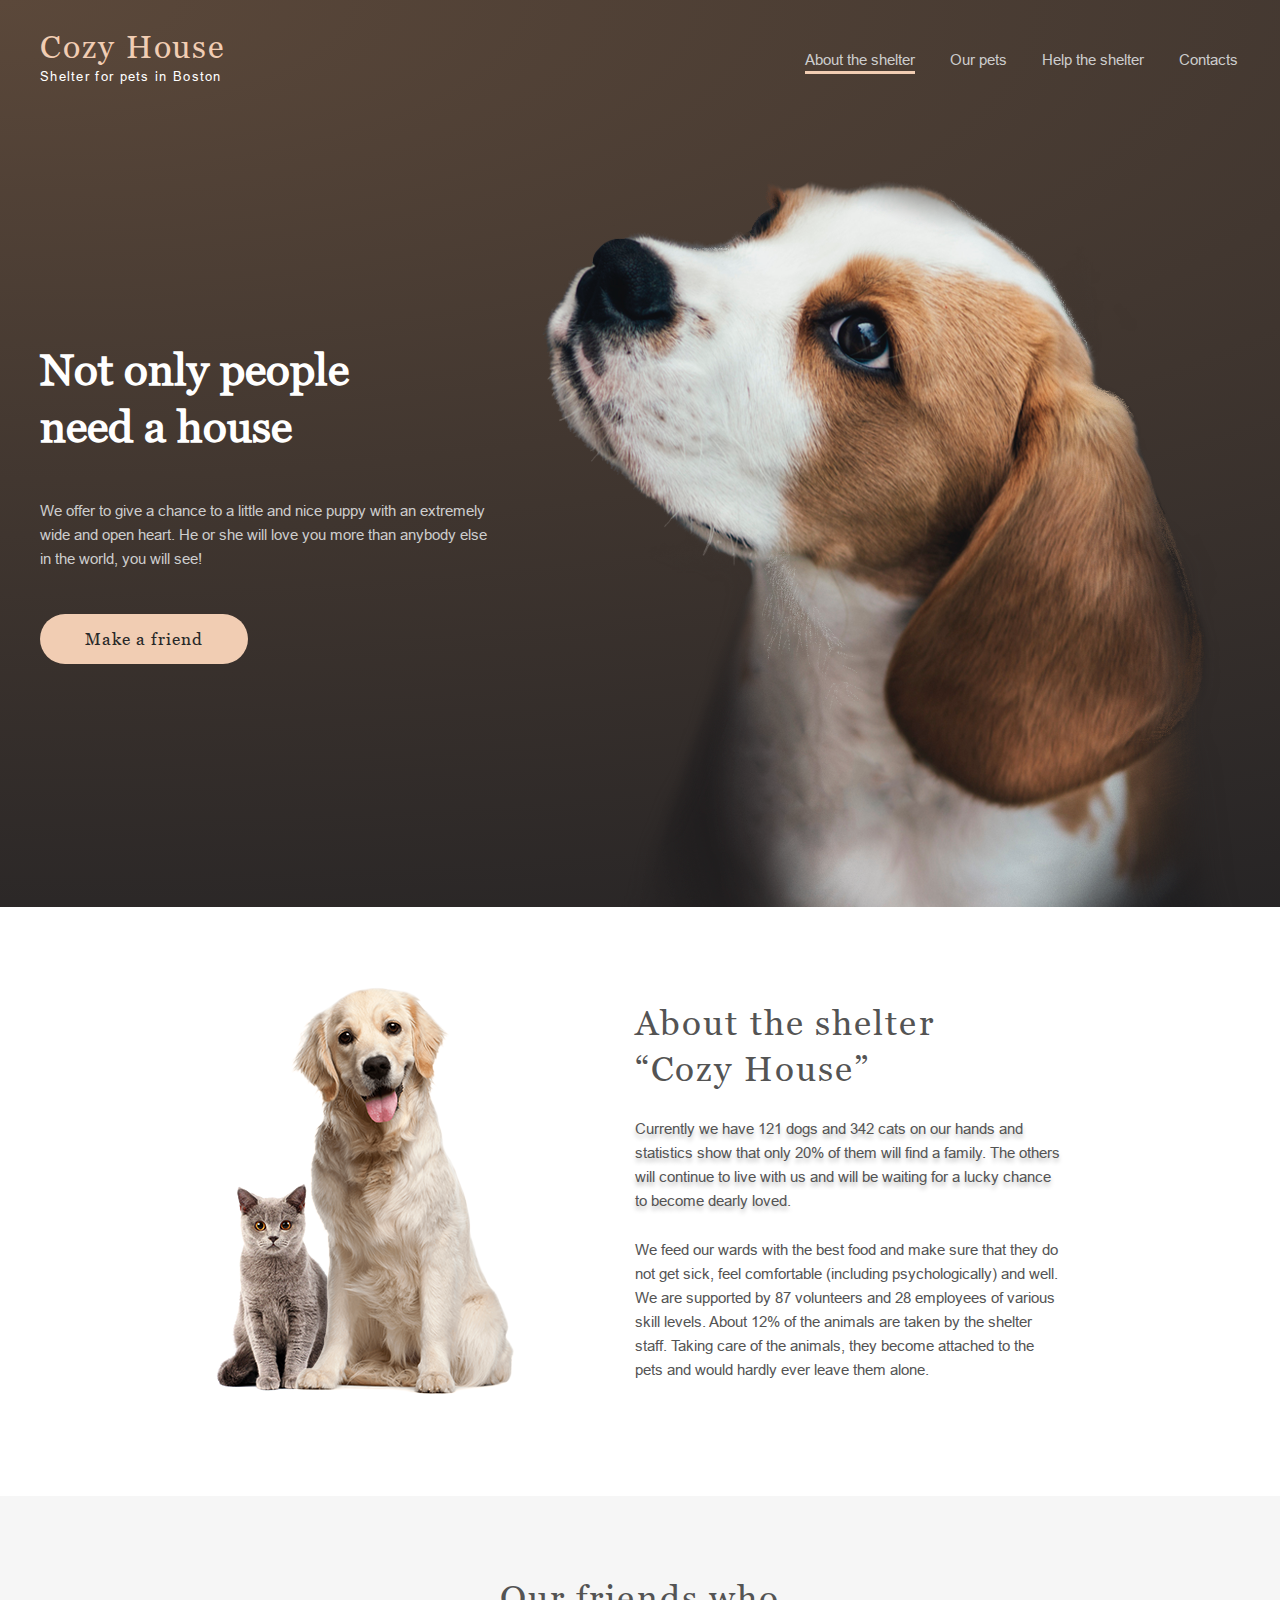
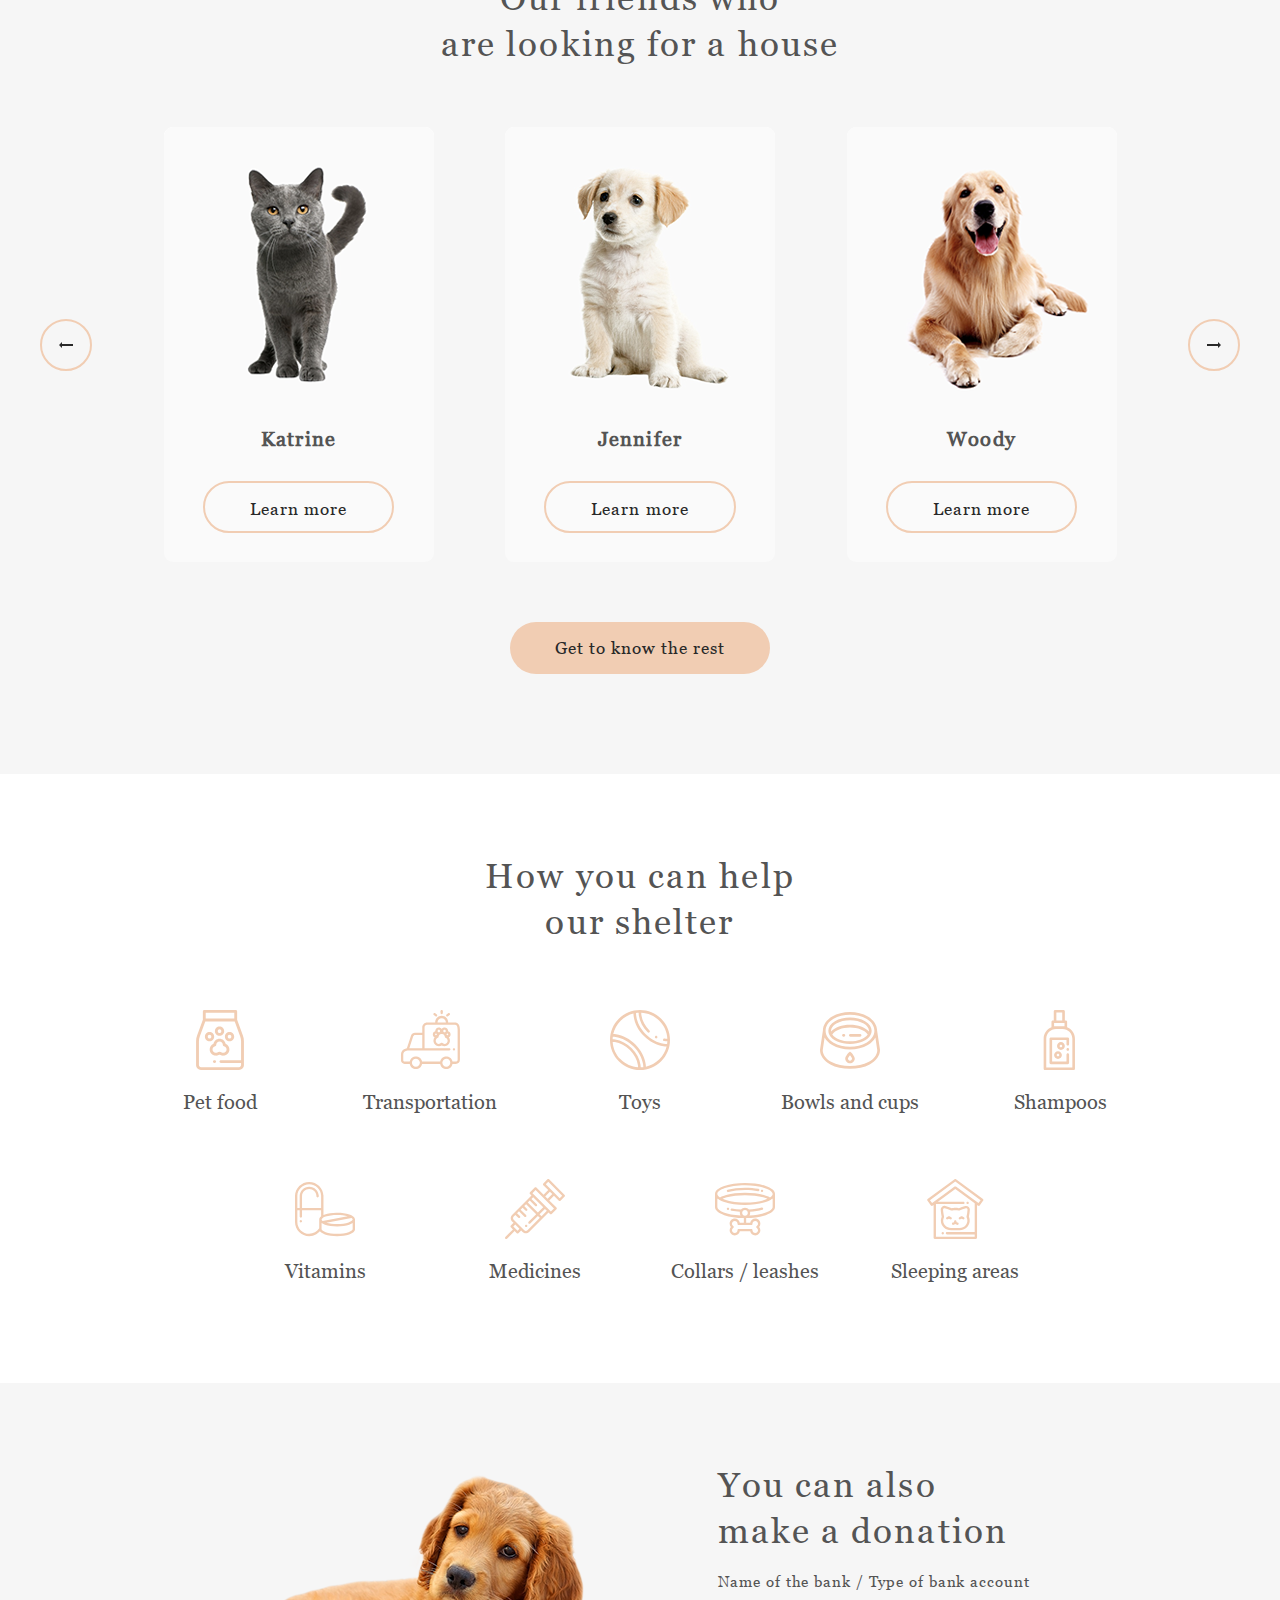
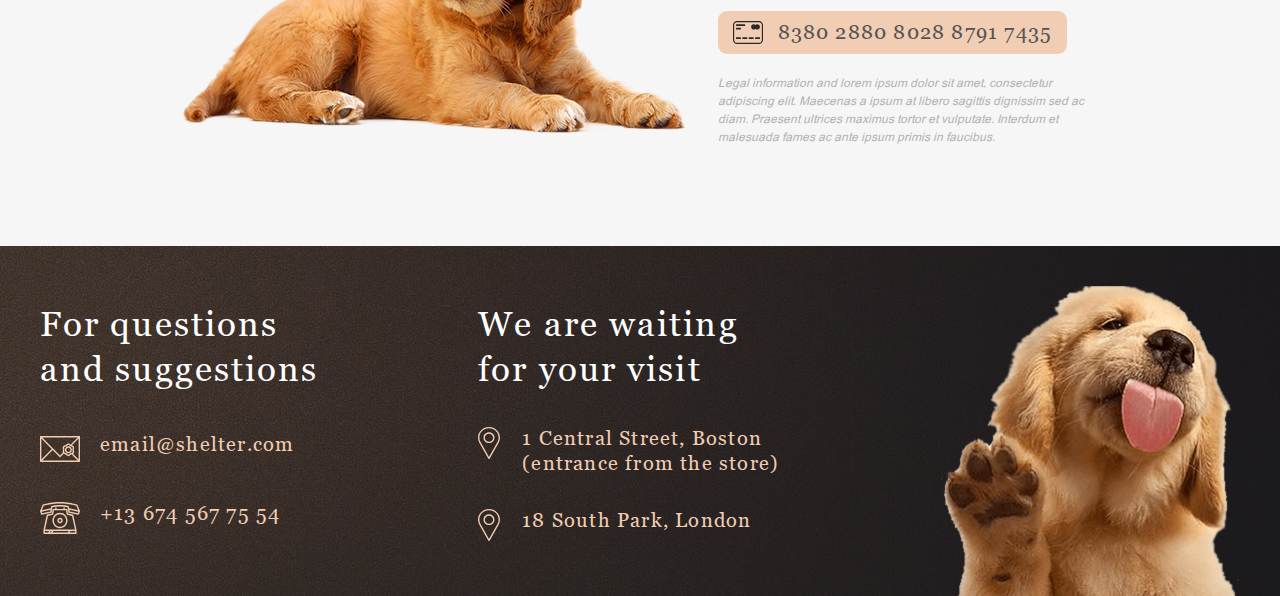
==== shelter/index.html @ 3597052b "feat: change structure site and fix some of bugs" ====
<!DOCTYPE html>
<html lang="en">
<head>
    <meta charset="UTF-8">
    <meta name="viewport" content="width=device-width, initial-scale=1.0">
    <link rel="shortcut icon" href="./assets/icons/favicon.ico" type="image/x-icon">
    <link rel="stylesheet" href="./css/style.css">
    <title>Main</title>
</head>
<body>
    <header class="header">
        <div class="header__top">
            <div class="container">
                <div class="header__top-inner">
                    <a class="logo" href="#">
                        <h1 class="title">Cozy House</h1>
                        <div class="subtitle">Shelter for pets in Boston</div>
                    </a>
                    <nav class="menu">
                        <ul class="menu__list">
                            <li class="menu__list-item">
                                <a class="menu__list-link active" href="./index.html">About the shelter</a>
                            </li>
                            <li class="menu__list-item">
                                <a class="menu__list-link" href="./pets.html">Our pets</a>
                            </li>
                            <li class="menu__list-item">
                                <a class="menu__list-link" href="#help">Help the shelter</a>
                            </li>
                            <li class="menu__list-item">
                                <a class="menu__list-link" href="#contacts">Contacts</a>
                            </li>
                        </ul>
                    </nav>
                </div>
            </div>
        </div>
        <section class="not_only">
            <div class="container">
                <div class="not_only-inner">
                    <div class="not_only__info">
                        <h2 class="not_only__title">Not only people need a house</h2>
                        <p class="not_only__text">
                            We offer to give a chance to a little and nice puppy with an extremely wide and open heart. He or she will love you more than anybody else in the world, you will see!
                        </p>
                        <a class="not_only__button" href="#our_friends">Make a friend</a>
                    </div>
                    <div class="not_only-img">
                        <img class="img" src="./assets/images/puppy.png" alt="puppy">
                    </div>
                </div>
            </div>
        </section>
    </header>
    <main class="main">
        <section class="about">
            <div class="container">
                <div class="about-inner">
                    <div class="about-img">
                        <img class="img" src="./assets/images/about.png" alt="dog_cat">
                    </div>
                    <div class="about__info">
                        <h3 class="about__title">About the shelter “Cozy House”</h3>
                        <p class="about__text text-shadow">
                            Currently we have 121 dogs and 342 cats on our hands and statistics show that only 20% of them will find a family. The others will continue to live with us and will be waiting for a lucky chance to become dearly loved.
                        </p>
                        <p class="about__text">
                            We feed our wards with the best food and make sure that they do not get sick, feel comfortable (including psychologically) and well. We are supported by 87 volunteers and 28 employees of various skill levels. About 12% of the animals are taken by the shelter staff. Taking care of the animals, they become attached to the pets and would hardly ever leave them alone.
                        </p>
                    </div>
                </div>
            </div>
        </section>
        <section class="our_friends" id="our_friends">
            <div class="container">
                <div class="our_friends-inner">
                    <h3 class="our_friends__title">Our friends who <br>are looking for a house</h3>
                    <div class="our_friends__items">
                        <button type="button" class="our_friends__btn">
                            <svg width="14" height="6" viewBox="0 0 14 6" fill="none" xmlns="http://www.w3.org/2000/svg">
                                <path d="M14 2V4H3V6L0 3L3 0V2H14Z" fill="#292929" />
                            </svg>
                        </button>
                        <div class="our_friends__item">
                            <img class="our_friends__img" src="./assets/images/katrine.png" alt="cat">
                            <div class="our_friends__info">
                                <h4 class="our_friends__subtitle">Katrine</h4>
                                <button type="button" class="our_friends__link" href="#">Learn more</button>
                            </div>
                        </div>
                        <div class="our_friends__item">
                            <img class="our_friends__img" src="./assets/images/jennifer.png" alt="dog">
                            <div class="our_friends__info">
                                <h4 class="our_friends__subtitle">Jennifer</h4>
                                <button type="button" class="our_friends__link" href="#">Learn more</button>
                            </div>
                        </div>
                        <div class="our_friends__item">
                            <img class="our_friends__img" src="./assets/images/woody.png" alt="dog">
                            <div class="our_friends__info">
                                <h4 class="our_friends__subtitle">Woody</h4>
                                <button type="button" class="our_friends__link" href="#">Learn more</button>
                            </div>
                        </div>
                        <button type="button" class="our_friends__btn">
                            <svg width="14" height="6" viewBox="0 0 14 6" fill="none" xmlns="http://www.w3.org/2000/svg">
                                <path d="M0 4V2L11 2V0L14 3L11 6V4L0 4Z" fill="#292929" />
                            </svg>
                        </button>
                    </div>
                    <a class="our_friends__button" href="./pets.html">Get to know the rest</a>
                </div>
            </div>
        </section>
        <section class="help" id="help">
            <div class="container">
                <div class="help-inner">
                    <h3 class="help__title">How you can help <br> our shelter</h3>
                    <ul class="help__list">
                        <li class="help__item help__item--food">Pet food</li>
                        <li class="help__item help__item--trans">Transportation</li>
                        <li class="help__item help__item--toys">Toys</li>
                        <li class="help__item help__item--bowls">Bowls and cups</li>
                        <li class="help__item help__item--shamp">Shampoos</li>
                        <li class="help__item help__item--vitam">Vitamins</li>
                        <li class="help__item help__item--med">Medicines</li>
                        <li class="help__item help__item--col">Collars / leashes</li>
                        <li class="help__item help__item--sleep">Sleeping areas</li>
                    </ul>
                </div>
            </div>
        </section>
        <section class="in_addition">
            <div class="container">
                <div class="in_addition-inner">
                    <img class="in_addition__img" src="./assets/images/donation.png" alt="puppy">
                    <div class="in_addition__info">
                        <h3 class="in_addition__title">You can also <br> make a donation</h3>
                        <div class="in_addition__subtitle">Name of the bank / Type of bank account</div>
                        <a class="in_addition__card-number" href="#">8380 2880 8028 8791 7435</a>
                        <div class="in_addition__text">
                            Legal information and lorem ipsum dolor sit amet, consectetur adipiscing elit. Maecenas a ipsum at libero sagittis dignissim sed ac diam. Praesent ultrices maximus tortor et vulputate. Interdum et malesuada fames ac ante ipsum primis in faucibus.
                        </div>
                    </div>
                </div>
            </div>
        </section>
    </main>
    <footer class="footer" id="contacts">
        <div class="container">
            <div class="footer-inner">
                <div class="footer__contacts">
                    <h3 class="footer__title">For questions <br> and suggestions</h3>
                    <ul class="footer__list">
                        <li class="footer__list-item email">
                            <a class="footer__link" href="mailto:email@shelter.com">email@shelter.com</a>
                        </li>
                        <li class="footer__list-item tel">
                            <a class="footer__link" href="tel:+136745677554">+13&nbsp;674&nbsp;567&nbsp;75&nbsp;54</a>
                        </li>
                    </ul>
                </div>
                <div class="footer__adress">
                    <h3 class="footer__title">We are waiting for your visit</h3>
                    <ul class="footer__list">
                        <li class="footer__list-item adress">
                            <a class="footer__link" href="https://maps.app.goo.gl/SPH6rWgR7dkBdh8c6">1 Central Street, Boston (entrance from the store)</a>
                        </li>
                        <li class="footer__list-item adress">
                            <a class="footer__link" href="https://maps.app.goo.gl/sSkufGZaRiMbRdG36">18 South Park, London </a>
                        </li>
                    </ul>
                </div>
                <img class="footer__img" src="./assets/images/footer-puppy.png" alt="puppy">
            </div>
        </div>
    </footer>
    <script src="script.js"></script>
</body>
</html>
---- shelter/css/style.css ----
@font-face {
    font-family: "Arial";
    font-weight: 400;
    font-style: normal;
    src: local("Arial"),
         url("../assets/fonts/Arial.woff2") format("woff2"),
         url("../assets/fonts/Arial.woff") format("woff");
    font-display: swap;
}
@font-face {
    font-family: "Arial-Italic";
    font-weight: 400;
    font-style: italic;
    src: local("Arial-Italic"),
         url("../assets/fonts/Arial-Italic.woff2") format("woff2"),
         url("../assets/fonts/Arial-Italic.woff") format("woff");
    font-display: swap;
}
@font-face {
    font-family: "Georgia";
    font-weight: 400;
    font-style: normal;
    src: local("Georgia"),
         url("../assets/fonts/Georgia.woff2") format("woff2"),
         url("../assets/fonts/Georgia.woff") format("woff");
    font-display: swap;
}
@font-face {
    font-family: "Georgia-Italic";
    font-weight: 400;
    font-style: italic;
    src: local("Georgia-Italic"),
         url("../assets/fonts/Georgia-Italic.woff2") format("woff2"),
         url("../assets/fonts/Georgia-Italic.woff") format("woff");
    font-display: swap;
}
@font-face {
    font-family: "Georgia-Bold";
    font-weight: 700;
    font-style: normal;
    src: local("Georgia-Bold"),
         url("../assets/fonts/Georgia-Bold.woff2") format("woff2"),
         url("../assets/fonts/Georgia-Bold.woff") format("woff");
    font-display: swap;
}
html {
    box-sizing: border-box;
    scroll-behavior: smooth;
}
*,
*::after,
*::before{
     box-sizing: inherit;
}
ul[class],
ol[class] {
    padding: 0;
}
body,
h1,
h2,
h3,
h4,
h5,
h6,
p,
ul[class],
ol[class],
li,
figure,
figcaption,
blockquote,
dl,
dd {
     margin: 0;
}
ul[class] {
    list-style: none;
}
img {
    max-width: 100%;
    display: block;
}
input,
button,
textarea,
select {
    font: inherit;
}
a {
    text-decoration: none;
}
body {
    min-height: 100vh;
    font-family: "Georgia";
    font-weight: 400;
    font-style: normal;
    font-size: 15px;
    line-height: 160%;
    color: #4c4c4c;
}
h3 {
    font-weight: 400;
    font-size: 35px;
    line-height: 130%;
    letter-spacing: 0.06em;
    color: #545454;
}
.container {
    max-width: 1280px;
    margin: 0 auto;
}
.header {
    background-image: url("../assets/images/background.jpg");
    background-repeat: no-repeat;
    background-position: center bottom;
    background-size: cover;
    background: radial-gradient(237.5% 111.8% at 0% 0%, rgb(91, 72, 58) 0%, rgb(38, 36, 37) 100%), url("../assets/images/gradient-background.jpg");
}
.title {
    font-weight: 400;
    font-size: 32px;
    line-height: 110%;
    letter-spacing: 0.06em;
    color: #f1cdb3;
}
.subtitle {
    font-family: "Arial";
    font-weight: 400;
    font-size: 13px;
    letter-spacing: 0.1em;
    color: #fff;
}
.header__top-inner {
    display: flex;
    justify-content: space-between;
    align-items: center;
    margin-bottom: 90px;
    padding: 30px 42px 0px 40px;
}
.menu__list {
    display: flex;
}
.menu__list-item + .menu__list-item {
    margin-left: 35px;
}
.menu__list-link {
    font-family: "Arial";
    color: #cdcdcd;
    transition: all .3s;
}
.menu__list-link:hover {
    color: #fafafa;
}
.active {
    padding-bottom: 3px;
    border-bottom: 3px solid #f1cdb3;
}
.active:hover {
    color: #cdcdcd;
    cursor: default;
} 
.not_only-inner {
    display: flex;
    justify-content: space-between;
    padding: 0px 40px;
}
.not_only__info {
    max-width: 460px;
    padding-top: 163px;
}
.not_only__title {
    font-size: 44px;
    line-height: 130%;
    color: #fff;
    margin-bottom: 42px;
    max-width: 400px;
}
.not_only__text {
    font-family: "Arial";
    color: #cdcdcd;
    margin-bottom: 57px;
}
.not_only__button {
    border-radius: 100px;
    padding: 15px 45px;
    width: 207px;
    height: 52px;
    background-color: #f1cdb3;
    font-size: 17px;
    line-height: 130%;
    letter-spacing: 0.06em;
    color: #292929;
    transition: all .3s;
}
.not_only__button:hover {
    background-color: #fddcc4;
}
.about-inner {
    display: flex;
    padding: 80px 40px 100px;
}
.about-img {
    padding-left: 175px;
}
.about__info {
    max-width: 430px;
    margin: 14px 175px 14px 120px;
}
.about__title {
    max-width: 400px;
    margin-bottom: 25px;
}
.about__text {
    font-family: "Arial";
    color: #545454;
}
.about__text + .about__text {
    margin-top: 25px;
}
.text-shadow {
    text-shadow: 0 4px 4px rgba(0, 0, 0, 0.251);
}
.our_friends {
    background: #f6f6f6;
}
.our_friends-inner {
    text-align: center;
    padding: 80px 0 100px;
    margin-bottom: 80px;
}
.our_friends__title {
    margin-bottom: 60px;
}
.our_friends__items {
    display: flex;
    justify-content: space-between;
    align-items: center;
    padding: 0 40px;
    margin-bottom: 60px;
}
.our_friends__btn {   
    width: 52px;
    height: 52px;
    border-radius: 100px;
    border: 2px solid #f1cdb3;
    background: #f6f6f6;
    position: relative;
    cursor: pointer;
}
.our_friends__btn svg {
    position: absolute;
    left: 50%;
    top: 50%;
    transform: translate(-50%, -50%);
}
.our_friends__btn:hover {
    border: none;
    background-color: #fddcc4;
}
.our_friends__item {
    border-radius: 9px;
    max-width: 270px;
    height: 435px;
    background: #fafafa;
    transition: all .3s;
}
.our_friends__item:hover {
    box-shadow: 0 2px 35px 14px rgba(13, 13, 13, 0.04);
    background: #fff;   
    .our_friends__link {
        border: none;
        background-color: #fddcc4;
    }
}
.our_friends__info {
    padding: 0 38px;
    transition: all .3s;
}
.our_friends__img {
    margin-bottom: 30px;
}
.our_friends__subtitle {
    text-align: center;
    font-size: 20px;
    letter-spacing: 0.06em;
    color: #545454;
    margin-bottom: 30px;
}
.our_friends__link {
    border: 2px solid #f1cdb3;
    border-radius: 100px;
    padding: 15px 45px;
    height: 52px;
    font-size: 17px;
    line-height: 130%;
    color: #292929;
    background: #fafafa;
    letter-spacing: 0.06em;
    transition: all .3s;
    text-align: center;
    cursor: pointer;
}
.our_friends__button {
    display: inline-block;
    border-radius: 100px;
    padding: 15px 45px;
    background: #f1cdb3;
    font-size: 17px;
    line-height: 130%;
    letter-spacing: 0.06em;
    color: #292929;
    transition: all .3s;
}
.our_friends__button:hover {
    background-color: #fddcc4;
}
.help-inner {
    margin: 0 30px;
    text-align: center;
    margin-bottom: 100px;
}
.help__list {
    display: flex;
    justify-content: center;
    flex-wrap: wrap;
    align-items: center;
}
.help__item {
    position: relative;
    margin: 65px 5px 0 5px;
    padding: 80px 0 0 0;
    font-size: 20px;
    color: #545454;
    width: 200px;
}
.help__item::before {
    content: "";
    position: absolute;
    background-size: contain;
    background-repeat: no-repeat;
    width: 60px;
    height: 60px;
    top: 0;
    left: 70px;
}
.help__item--food::before {
    background-image: url("../assets/icons/1.svg");
}
.help__item--trans::before {
    background-image: url("../assets/icons/2.svg");
}
.help__item--toys::before {
    background-image: url("../assets/icons/3.svg");
}
.help__item--bowls::before {
    background-image: url("../assets/icons/4.svg");
}
.help__item--shamp::before {
    background-image: url("../assets/icons/5.svg");
}
.help__item--vitam::before {
    background-image: url("../assets/icons/6.svg");
}
.help__item--med::before {
    background-image: url("../assets/icons/7.svg");
}
.help__item--col::before {
    background-image: url("../assets/icons/8.svg");
}
.help__item--sleep::before {
    background-image: url("../assets/icons/9.svg");
}
.in_addition {
    background: #f6f6f6;
}
.in_addition-inner {
    display: flex;
    justify-content: center;
    align-items: center;
    padding: 80px 0 100px;
}
.in_addition__img {
    max-width: 505px;
    height: 261px;
}
.in_addition__info {
    max-width: 380px;
    margin-left: 30px;
}
.in_addition__title {
    margin-bottom: 20px;    
}
.in_addition__subtitle {
    font-weight: 400;
    font-size: 15px;
    line-height: 110%;
    letter-spacing: 0.06em;
    color: #545454;
    margin-bottom: 20px;
}
.in_addition__card-number {
    display: block;
    color: #545454;
    font-size: 20px;
    line-height: 115%;
    letter-spacing: 0.06em;
    border-radius: 9px;
    padding: 10px 10px 10px 60px;
    width: 349px;
    height: 43px;
    background: #f1cdb3;
    position: relative;
    margin-bottom: 20px;
}
.in_addition__card-number::before {
    content: "";
    position: absolute;
    width: 32px;
    height: 23px;
    top: 10px;
    left: 15px;
    background-image: url("../assets/icons/credit-card.svg");
    background-size: contain;
    background-repeat: no-repeat;
}
.in_addition__text {
    font-family: "Arial";
    font-style: italic;
    font-weight: 400;
    font-size: 12px;
    line-height: 150%;
    color: #b2b2b2;
}
.footer {
    background-image: url("../assets/images/footer-background.jpg");
    background-repeat: no-repeat;
    background-position: center bottom;
    background-size: cover;
}
.footer-inner {
    padding: 40px 40px 0;
    display: flex;
    justify-content: space-between;
}
.footer__contacts {
    padding-top: 16px;
    max-width: 280px;
}
.footer__adress {
    padding-top: 16px;
    max-width: 302px;
}
.footer__title {
    color: #fff;
}
.footer__contacts .footer__title {
    margin-bottom: 40px;
}
.footer__adress .footer__title {
    margin-bottom: 34px;
}
.email {
    margin-bottom: 44px;
}
.footer__list-item {
    padding-left: 60px;
    position: relative;
}
.footer__list-item::before {
    content: "";
    position: absolute;
    width: 40px;
    height: 32px;
    top: 0;
    left: 0px;
    background-size: contain;
    background-repeat: no-repeat;
}
.footer__adress .footer__list-item {
    padding-left: 44px;
    margin-bottom: 32px;
}
.email::before {
    background-image: url("../assets/icons/email.svg");
}
.tel::before {
    background-image: url("../assets/icons/phone.svg");
}
.adress::before {
    width: 22px;
    background-image: url("../assets/icons/marker.svg");
}
.footer__link {
    font-weight: 400;
    font-size: 20px;
    line-height: 115%;
    letter-spacing: 0.06em;
    color: #f1cdb3;
}
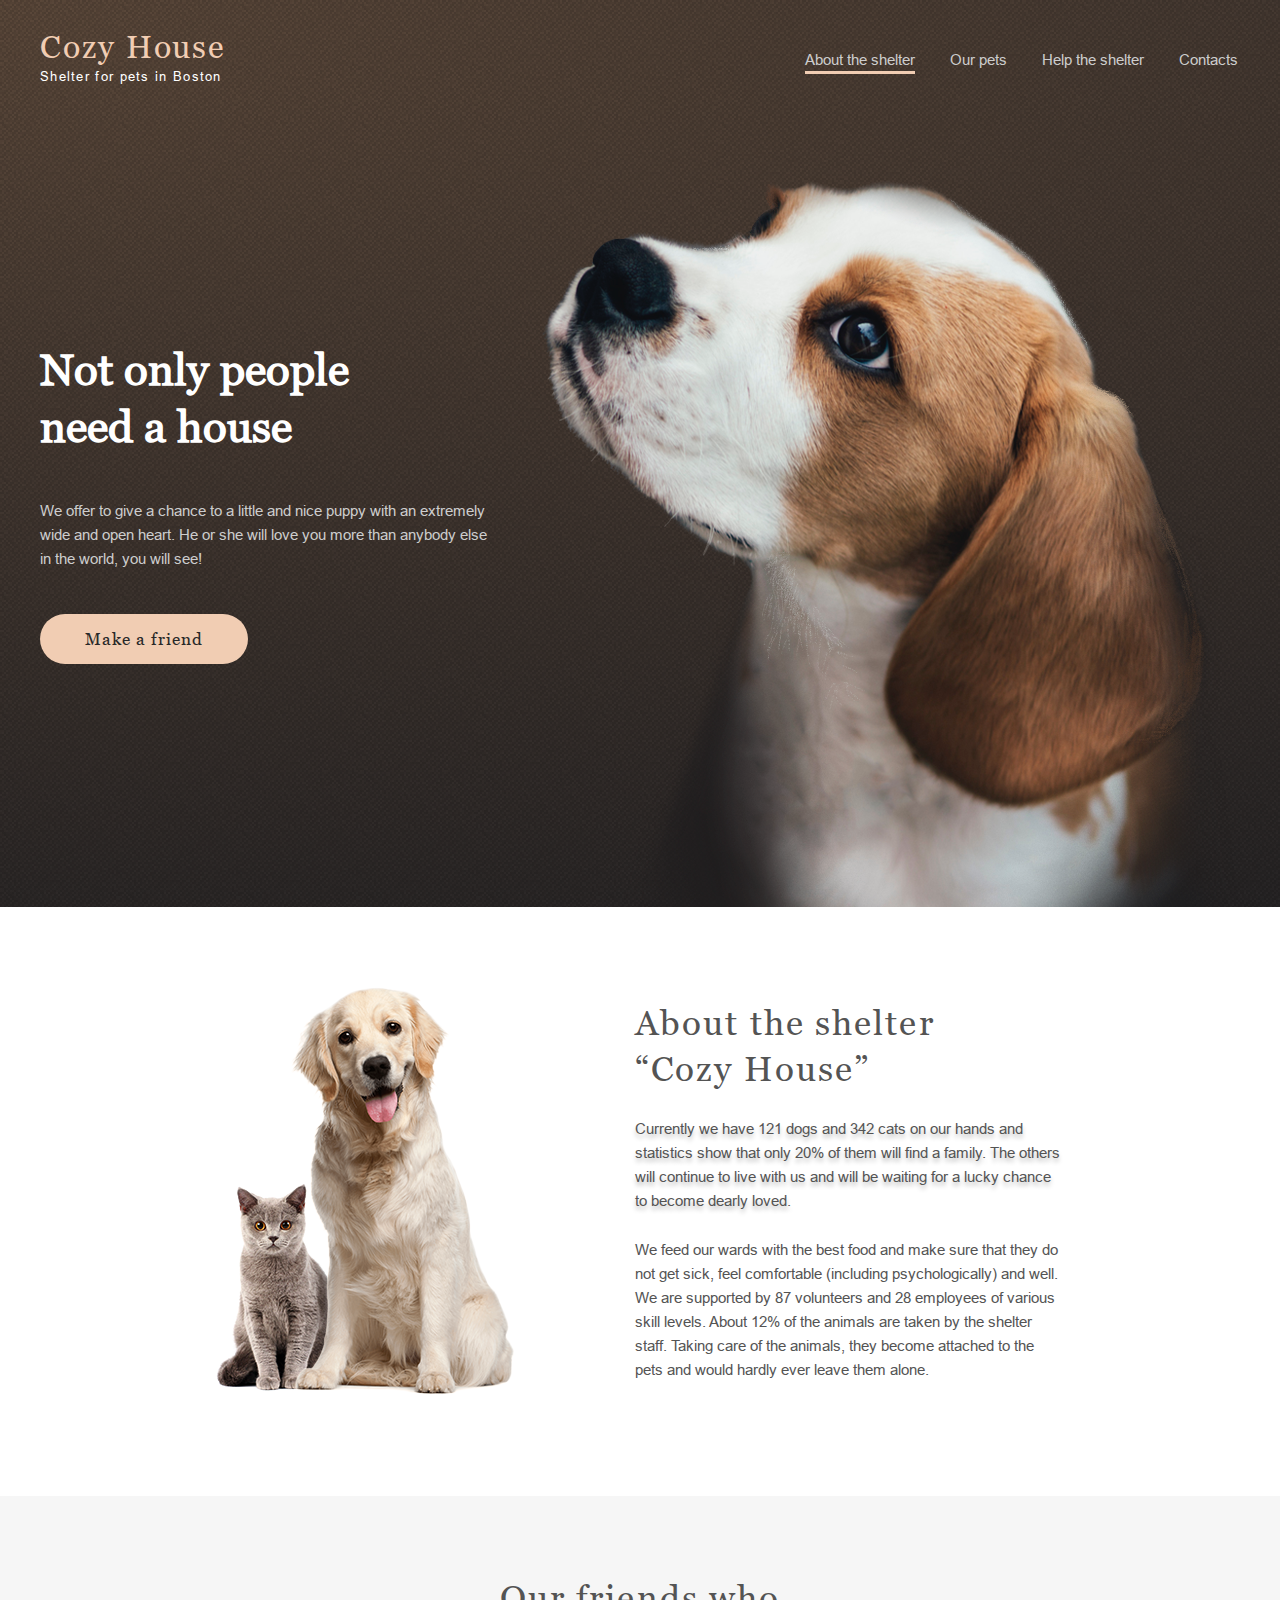
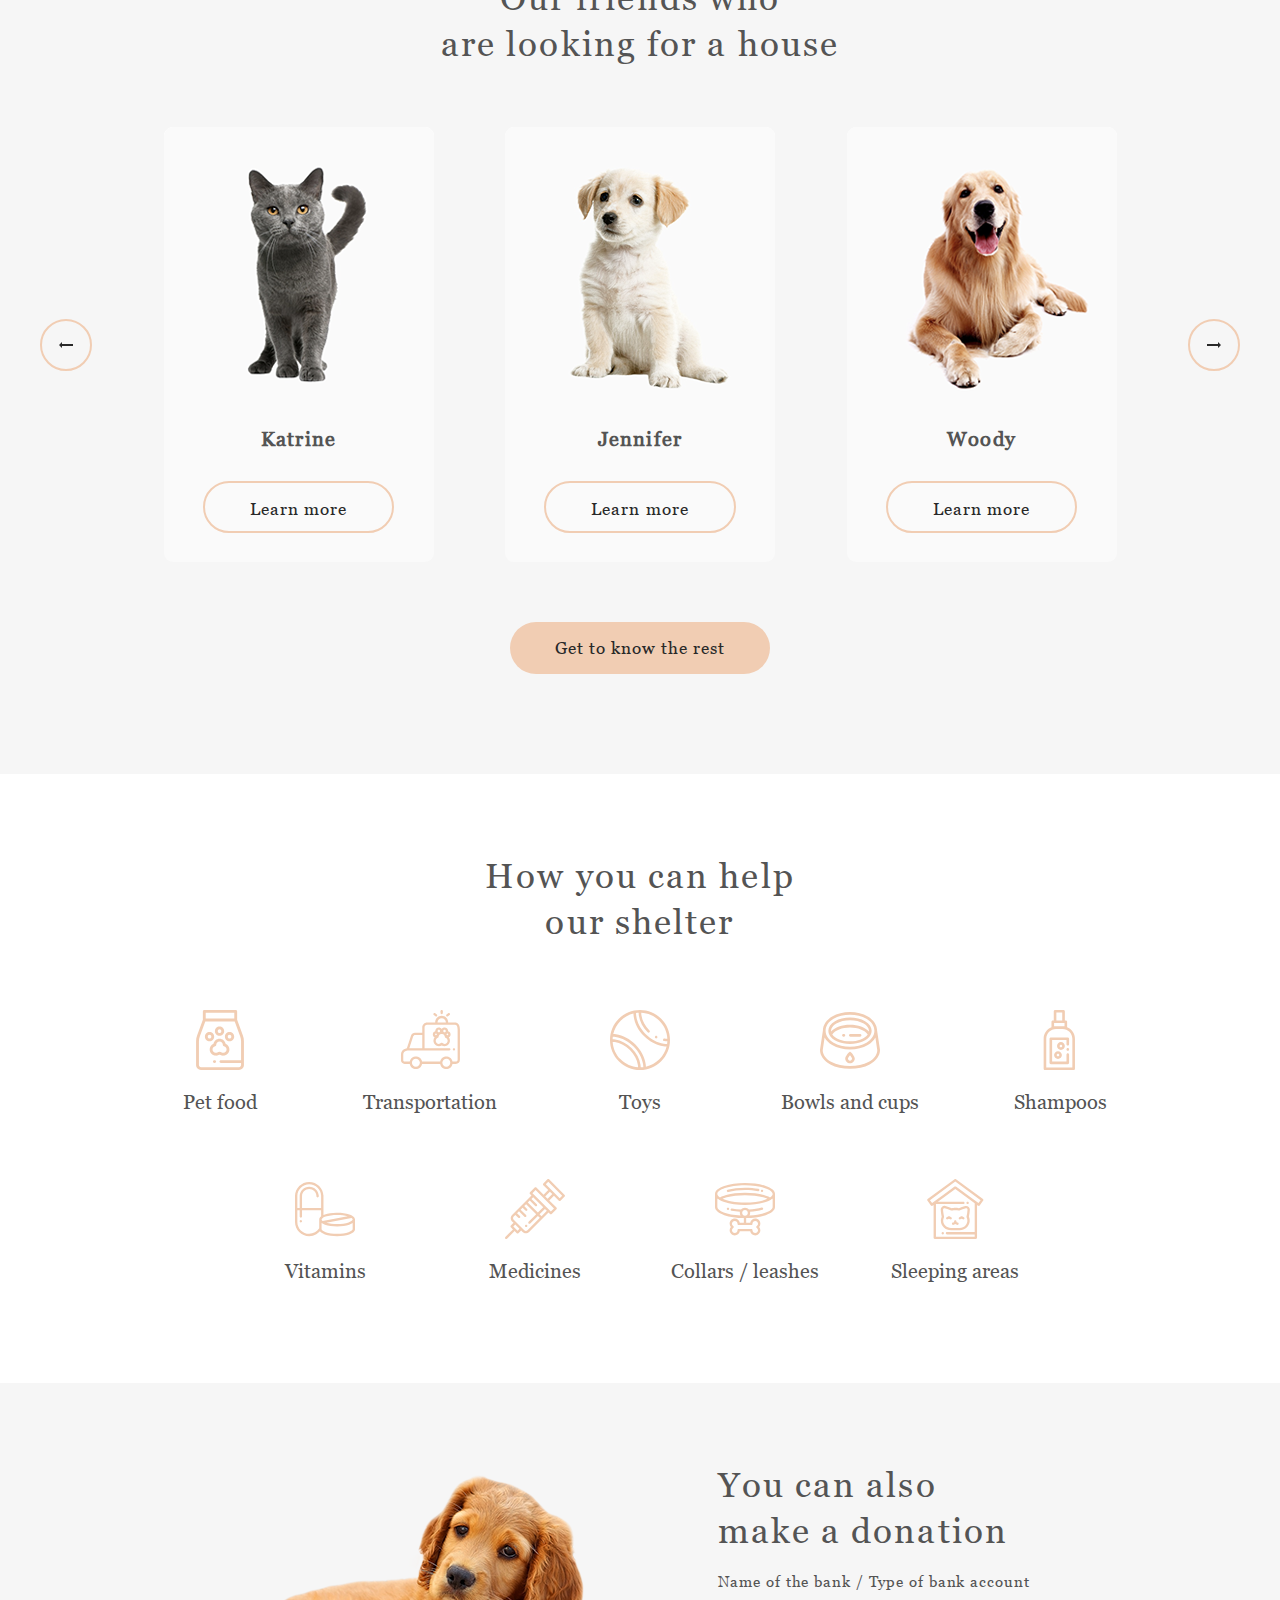
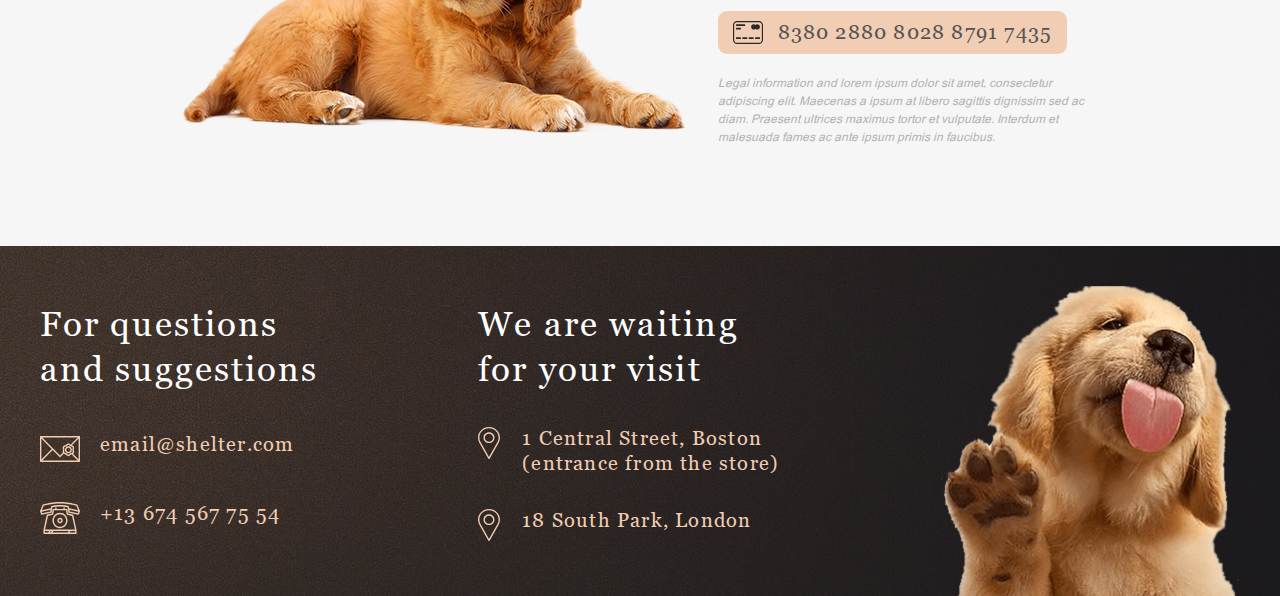
==== commit 3b202ae8: "feat: fix some comments after review" ====
--- a/shelter/index.html
+++ b/shelter/index.html
@@ -85,21 +85,21 @@
                             <img class="our_friends__img" src="./assets/images/katrine.png" alt="cat">
                             <div class="our_friends__info">
                                 <h4 class="our_friends__subtitle">Katrine</h4>
-                                <button type="button" class="our_friends__link" href="#">Learn more</button>
+                                <button type="button" class="our_friends__link">Learn more</button>
                             </div>
                         </div>
                         <div class="our_friends__item">
                             <img class="our_friends__img" src="./assets/images/jennifer.png" alt="dog">
                             <div class="our_friends__info">
                                 <h4 class="our_friends__subtitle">Jennifer</h4>
-                                <button type="button" class="our_friends__link" href="#">Learn more</button>
+                                <button type="button" class="our_friends__link">Learn more</button>
                             </div>
                         </div>
                         <div class="our_friends__item">
                             <img class="our_friends__img" src="./assets/images/woody.png" alt="dog">
                             <div class="our_friends__info">
                                 <h4 class="our_friends__subtitle">Woody</h4>
-                                <button type="button" class="our_friends__link" href="#">Learn more</button>
+                                <button type="button" class="our_friends__link">Learn more</button>
                             </div>
                         </div>
                         <button type="button" class="our_friends__btn">
@@ -175,6 +175,6 @@
             </div>
         </div>
     </footer>
-    <script src="script.js"></script>
+    <script type="text/html" src="script.js"></script>
 </body>
 </html>--- a/shelter/css/style.css
+++ b/shelter/css/style.css
@@ -111,11 +111,8 @@
     margin: 0 auto;
 }
 .header {
-    background-image: url("../assets/images/background.jpg");
-    background-repeat: no-repeat;
-    background-position: center bottom;
-    background-size: cover;
-    background: radial-gradient(237.5% 111.8% at 0% 0%, rgb(91, 72, 58) 0%, rgb(38, 36, 37) 100%), url("../assets/images/gradient-background.jpg");
+    background: url("../assets/images/noise_transparent@2x.png") repeat, radial-gradient(237.5% 111.8% at 0% 0%, #5b483a 0%, #262425 100%), #211f20;
+    
 }
 .title {
     font-weight: 400;
@@ -264,6 +261,7 @@
     height: 435px;
     background: #fafafa;
     transition: all .3s;
+    cursor: pointer;
 }
 .our_friends__item:hover {
     box-shadow: 0 2px 35px 14px rgba(13, 13, 13, 0.04);
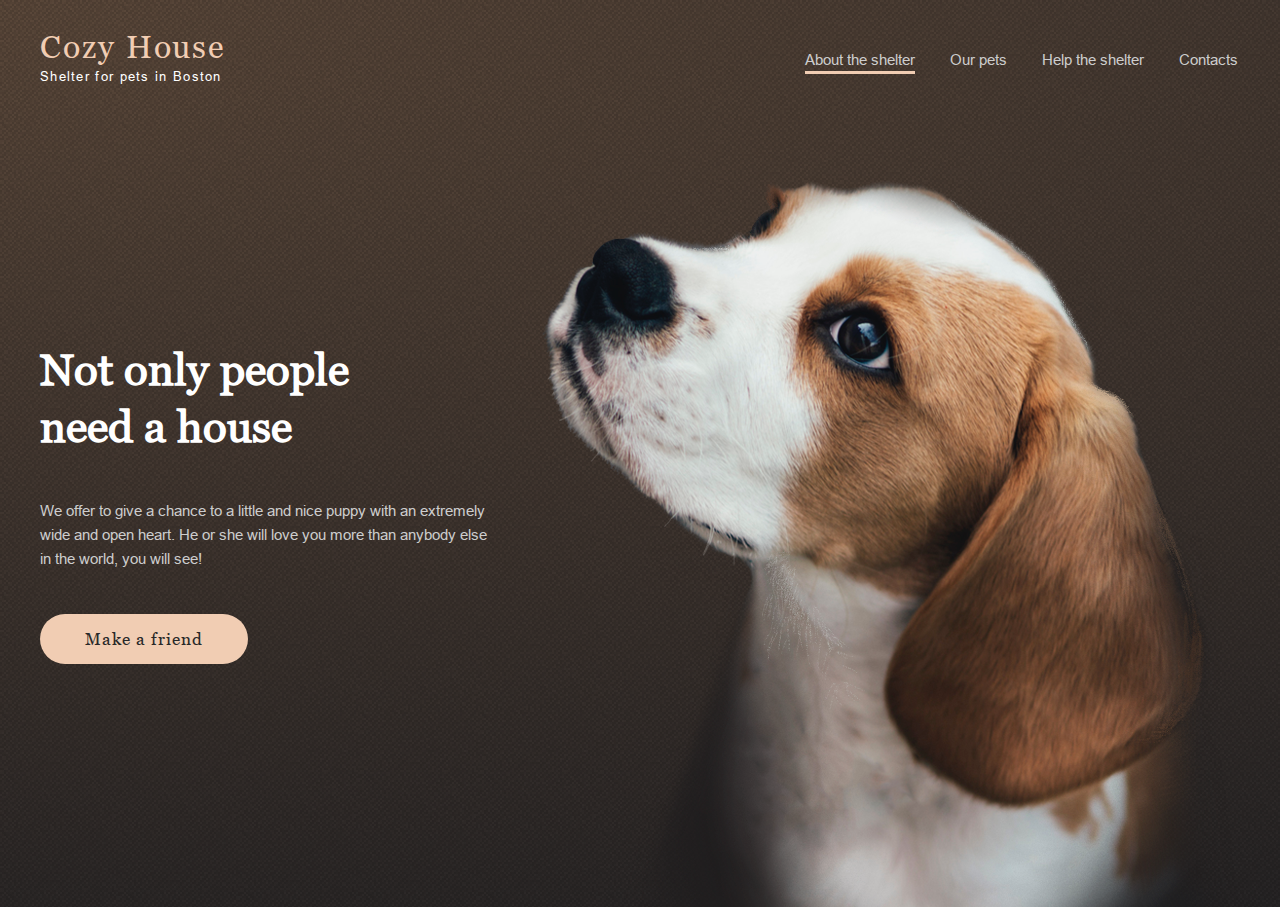
==== commit 4e71986f: "feat: adaptive header main page" ====
--- a/shelter/index.html
+++ b/shelter/index.html
@@ -52,7 +52,7 @@
             </div>
         </section>
     </header>
-    <main class="main">
+    <!-- <main class="main">
         <section class="about">
             <div class="container">
                 <div class="about-inner">
@@ -174,7 +174,7 @@
                 <img class="footer__img" src="./assets/images/footer-puppy.png" alt="puppy">
             </div>
         </div>
-    </footer>
+    </footer> -->
     <script type="text/html" src="script.js"></script>
 </body>
 </html>--- a/shelter/css/style.css
+++ b/shelter/css/style.css
@@ -112,7 +112,6 @@
 }
 .header {
     background: url("../assets/images/noise_transparent@2x.png") repeat, radial-gradient(237.5% 111.8% at 0% 0%, #5b483a 0%, #262425 100%), #211f20;
-    
 }
 .title {
     font-weight: 400;
@@ -172,6 +171,8 @@
     color: #fff;
     margin-bottom: 42px;
     max-width: 400px;
+    width: 100%;
+    font-family: var(--font-family);
 }
 .not_only__text {
     font-family: "Arial";
@@ -181,8 +182,6 @@
 .not_only__button {
     border-radius: 100px;
     padding: 15px 45px;
-    width: 207px;
-    height: 52px;
     background-color: #f1cdb3;
     font-size: 17px;
     line-height: 130%;
@@ -192,6 +191,9 @@
 }
 .not_only__button:hover {
     background-color: #fddcc4;
+}
+img.img {
+    width: 100%;
 }
 .about-inner {
     display: flex;
@@ -495,4 +497,68 @@
     line-height: 115%;
     letter-spacing: 0.06em;
     color: #f1cdb3;
+}
+@media (max-width: 1024px) {
+    .not_only__info {
+        padding-top: 58px;
+    }
+}
+@media (max-width: 768px) {
+    .header__top-inner {
+        justify-content:unset;
+        column-gap: 78px;
+        padding: 30px 0px 0px 30px;
+    }
+    .menu__list {
+        column-gap: 36px;
+    }
+    .subtitle {
+        padding: 5px 0 0 5px;
+    }
+    .menu__list-item + .menu__list-item {
+        margin-left: 0;
+    }
+    .header__top-inner {  
+        margin-bottom: 0;
+    }
+    .not_only-inner {
+        margin-left: 15px;
+        flex-direction: column;
+        align-items: center;
+    }
+    .not_only__info {
+        margin-bottom: 112px;
+    }
+    .not_only-img {
+        display: flex;
+        align-items: end;
+    }
+    img.img {
+        max-width: 569px;
+        margin-left: 115px;
+    }
+    .not_only__button {
+        margin-left: 126px;
+    }
+}
+@media (max-width: 425px) {
+    .menu {
+        display: none;
+    }
+    .not_only-inner {
+        padding: 0;
+    }
+    .not_only__title {
+        font-size: 25px;
+        text-align: center;
+    }   
+    .not_only__text {
+        font-size: 15px;
+    }
+    .not_only__button {
+        margin-left: 0;
+    }
+    img.img {
+        margin-left: 0;
+    }
 }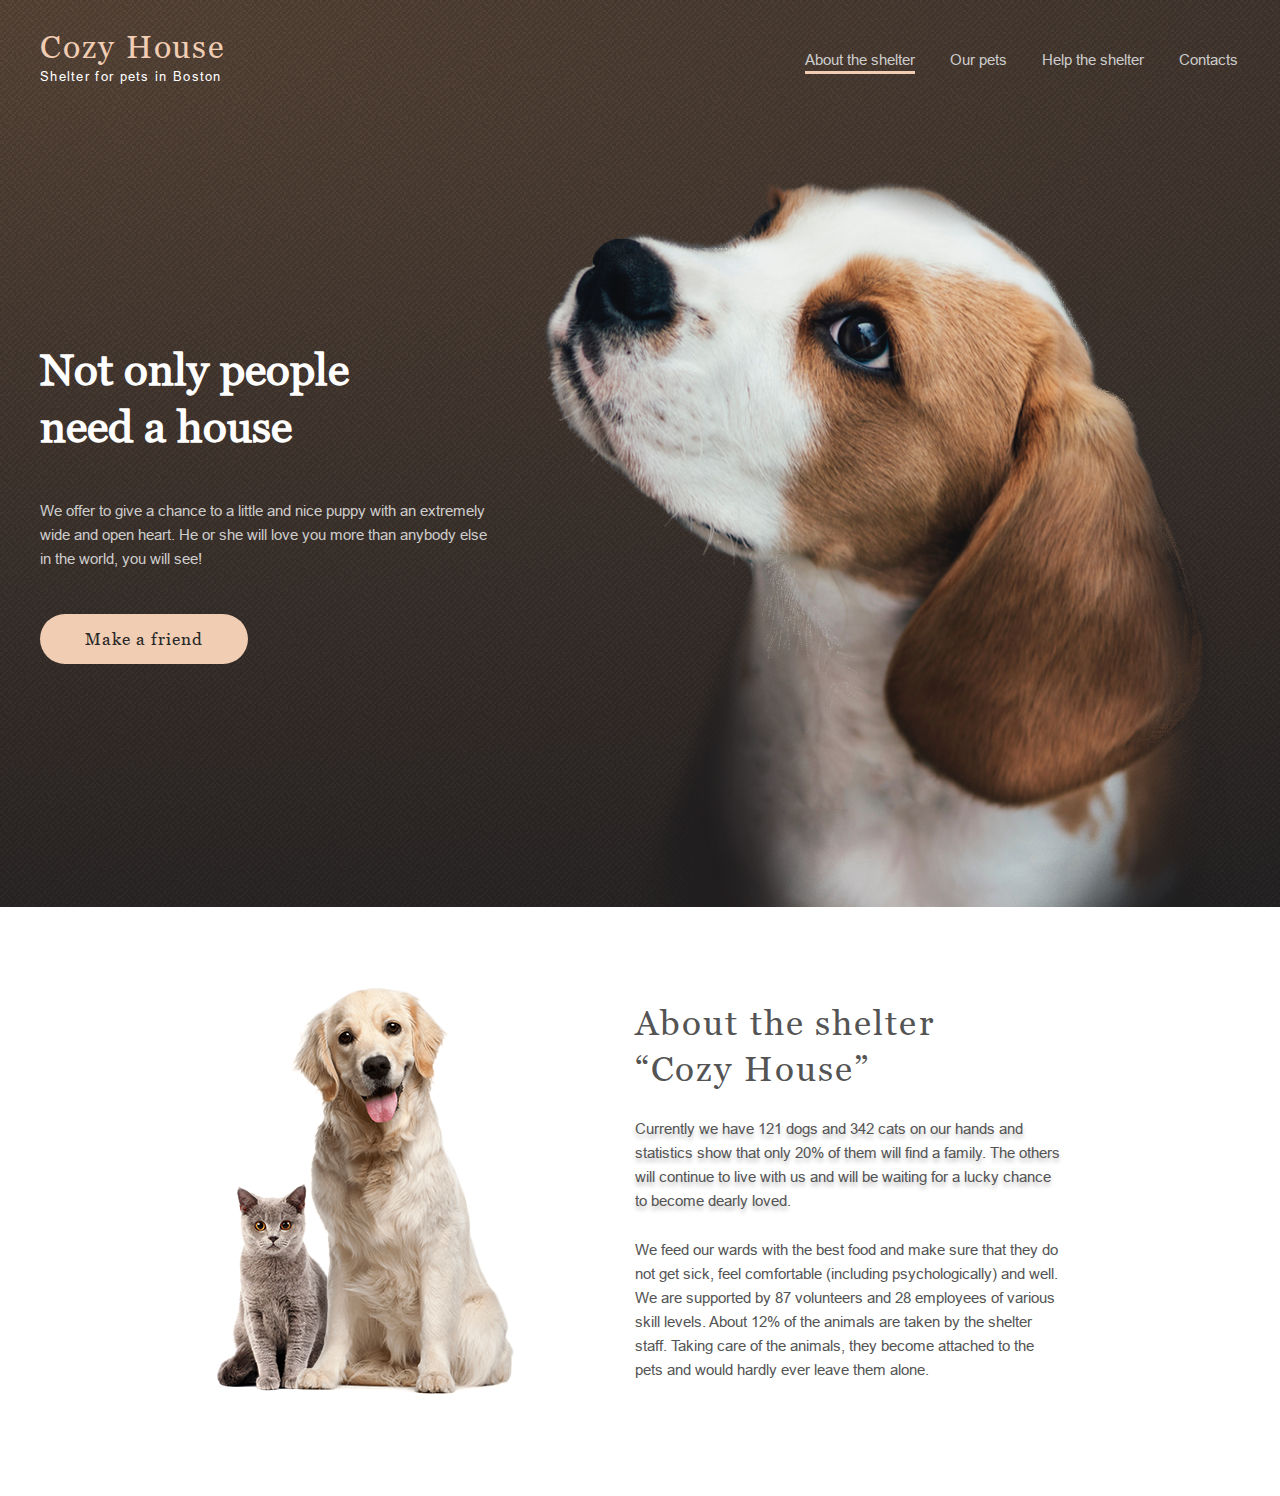
==== commit 9154d08f: "feat:add adaptive about section of main page" ====
--- a/shelter/index.html
+++ b/shelter/index.html
@@ -52,7 +52,7 @@
             </div>
         </section>
     </header>
-    <!-- <main class="main">
+    <main class="main">
         <section class="about">
             <div class="container">
                 <div class="about-inner">
@@ -71,7 +71,7 @@
                 </div>
             </div>
         </section>
-        <section class="our_friends" id="our_friends">
+        <!-- <section class="our_friends" id="our_friends">
             <div class="container">
                 <div class="our_friends-inner">
                     <h3 class="our_friends__title">Our friends who <br>are looking for a house</h3>
@@ -111,8 +111,8 @@
                     <a class="our_friends__button" href="./pets.html">Get to know the rest</a>
                 </div>
             </div>
-        </section>
-        <section class="help" id="help">
+        </section> -->
+        <!-- <section class="help" id="help">
             <div class="container">
                 <div class="help-inner">
                     <h3 class="help__title">How you can help <br> our shelter</h3>
@@ -129,8 +129,8 @@
                     </ul>
                 </div>
             </div>
-        </section>
-        <section class="in_addition">
+        </section> -->
+        <!-- <section class="in_addition">
             <div class="container">
                 <div class="in_addition-inner">
                     <img class="in_addition__img" src="./assets/images/donation.png" alt="puppy">
@@ -144,9 +144,9 @@
                     </div>
                 </div>
             </div>
-        </section>
+        </section> -->
     </main>
-    <footer class="footer" id="contacts">
+    <!-- <footer class="footer" id="contacts">
         <div class="container">
             <div class="footer-inner">
                 <div class="footer__contacts">
--- a/shelter/css/style.css
+++ b/shelter/css/style.css
@@ -172,7 +172,7 @@
     margin-bottom: 42px;
     max-width: 400px;
     width: 100%;
-    font-family: var(--font-family);
+    font-family: "Georgia";
 }
 .not_only__text {
     font-family: "Arial";
@@ -502,6 +502,28 @@
     .not_only__info {
         padding-top: 58px;
     }
+    .about-inner {
+        margin: 0 auto;
+        padding: 80px 10px 100px 25px;
+        flex-wrap: wrap;
+        flex-direction: column-reverse;
+        align-items: center;
+    }
+    .about__info {
+        margin: 0;
+    }
+    .about-img {
+        padding-top: 80px;
+        padding-left: 0;
+        margin: 0;
+    }
+    .about-img img.img {
+        max-width: 300px;
+        margin: 0;
+    }
+    .text-shadow {
+        text-shadow: none;
+    }
 }
 @media (max-width: 768px) {
     .header__top-inner {
@@ -522,18 +544,15 @@
         margin-bottom: 0;
     }
     .not_only-inner {
-        margin-left: 15px;
+        margin-left: 5px;
         flex-direction: column;
         align-items: center;
     }
     .not_only__info {
         margin-bottom: 112px;
     }
-    .not_only-img {
-        display: flex;
-        align-items: end;
-    }
     img.img {
+        width: 100%;
         max-width: 569px;
         margin-left: 115px;
     }
@@ -542,23 +561,60 @@
     }
 }
 @media (max-width: 425px) {
+    .header__top-inner {
+        padding: 30px 20px 0px 20px;
+    }
     .menu {
         display: none;
     }
     .not_only-inner {
+        margin: 0 10px;
         padding: 0;
+        text-align: center;
+    }
+    .not_only__info {
+        margin-bottom: 116px;
     }
     .not_only__title {
+        font-weight: 400;
+        padding: 0 20px 0 20px;
         font-size: 25px;
-        text-align: center;
+        letter-spacing: 0.06em;
     }   
     .not_only__text {
         font-size: 15px;
+        margin-bottom: 54px;
     }
     .not_only__button {
         margin-left: 0;
     }
-    img.img {
-        margin-left: 0;
+    .not_only-img img.img {
+        max-width: 260px;
+        margin-left: 35px;
+    }
+    h3 {
+        font-weight: 400;
+        font-size: 25px;
+        text-align: center;
+    }
+    .about-inner {
+        padding: 42px 0 100px;
+        margin: 0 10px;
+    }
+    .about__title {
+        padding: 0 20px 0 20px;
+    }
+    .about__text {
+        font-weight: 400;
+        font-size: 15px;
+        line-height: 160%;
+        text-align: justify;
+        padding: 0 15px;
+    }
+    .about-img {
+        padding-top: 42px;
+    }
+    .about-img img.img {
+        max-width: 260px;
     }
 }